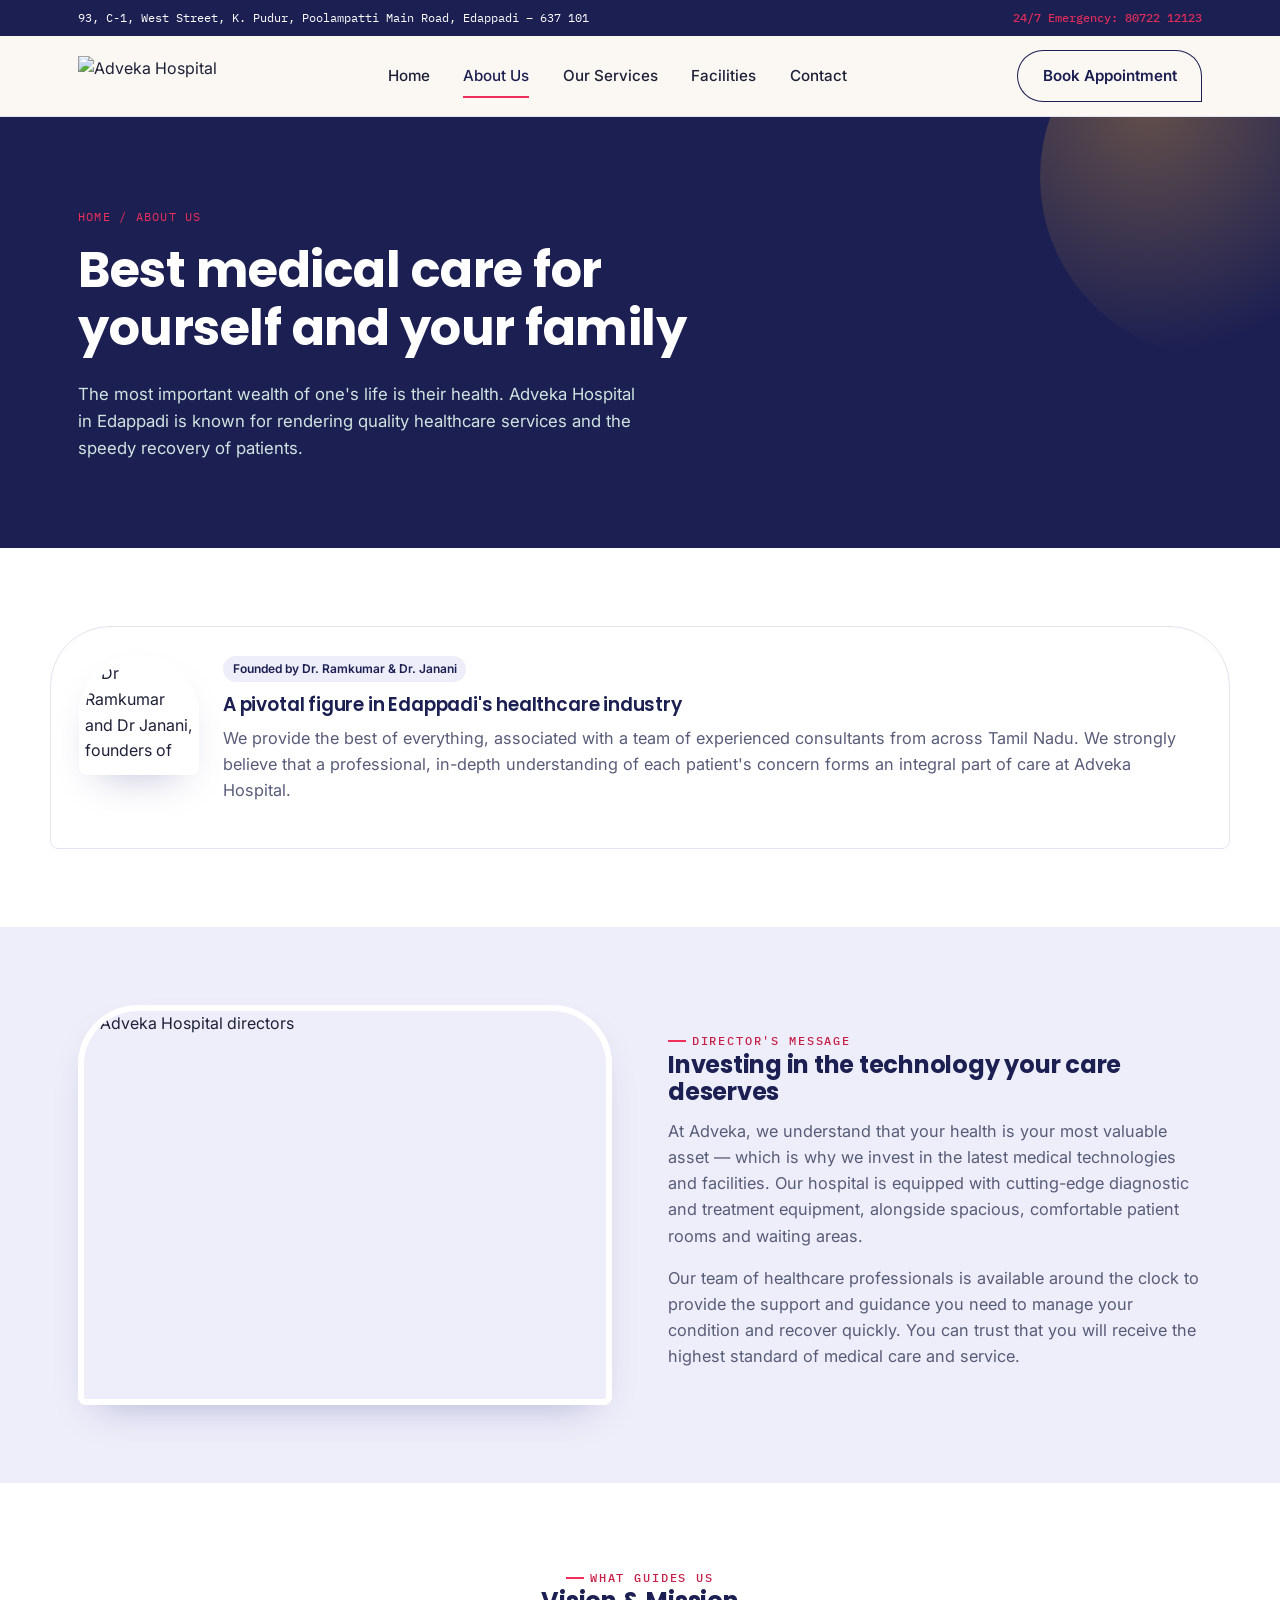
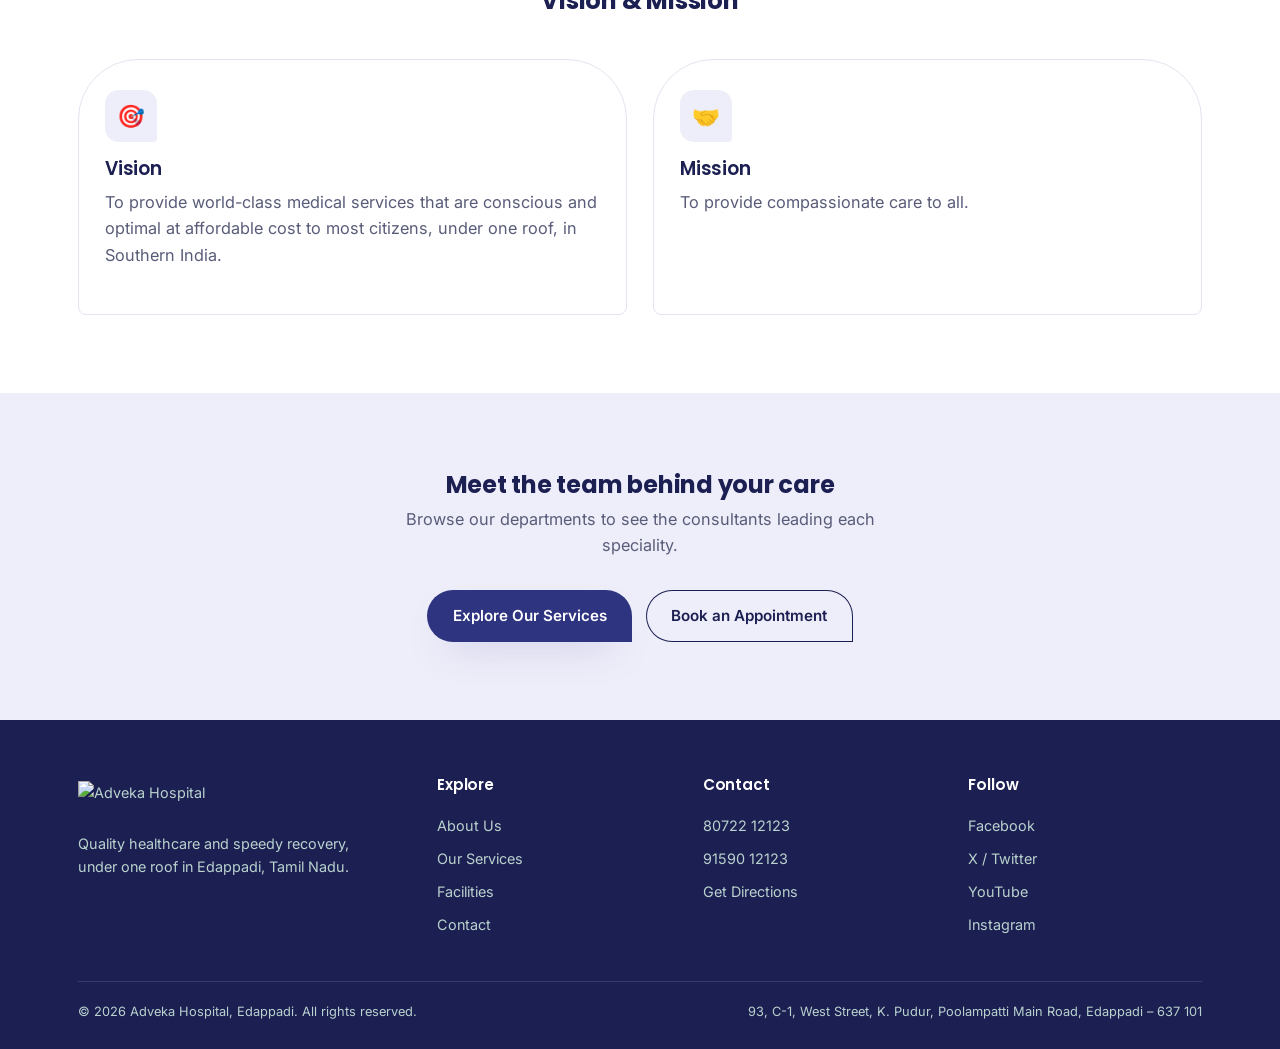
==== about.html @ e0ebd7b6 "Add files via upload" ====
<!DOCTYPE html>
<html lang="en">
<head>
<meta charset="UTF-8">
<meta name="viewport" content="width=device-width, initial-scale=1.0">
<title>About Us — Adveka Hospital</title>
<meta name="description" content="Learn about Adveka Hospital, a leading multi-specialty healthcare provider in Edappadi founded by Dr. Ramkumar and Dr. Janani.">
<link rel="stylesheet" href="style.css">
</head>
<body>

<div class="top-strip">
  <div class="wrap">
    <span>93, C-1, West Street, K. Pudur, Poolampatti Main Road, Edappadi – 637 101</span>
    <a class="emergency" href="tel:+918072212123">24/7 Emergency: 80722 12123</a>
  </div>
</div>

<header class="site">
  <div class="wrap nav-row">
    <a href="index.html" class="brand"><img src="images/logo.png" alt="Adveka Hospital" class="brand-logo"></a>
    <nav class="main">
      <a href="index.html">Home</a>
      <a href="about.html" class="active">About Us</a>
      <a href="services.html">Our Services</a>
      <a href="facilities.html">Facilities</a>
      <a href="contact.html">Contact</a>
    </nav>
    <div class="nav-cta">
      <a href="contact.html" class="btn btn-ghost">Book Appointment</a>
      <button class="menu-toggle" aria-label="Menu">
        <svg width="26" height="26" viewBox="0 0 24 24" fill="none" stroke="#16302C" stroke-width="2"><path d="M3 6h18M3 12h18M3 18h18"/></svg>
      </button>
    </div>
  </div>
</header>

<section class="page-hero">
  <div class="wrap">
    <span class="crumb">Home / About Us</span>
    <h1>Best medical care for yourself and your family</h1>
    <p class="lead">The most important wealth of one's life is their health. Adveka Hospital in Edappadi is known for rendering quality healthcare services and the speedy recovery of patients.</p>
  </div>
</section>

<section>
  <div class="wrap founder-row" style="margin-top:0;">
    <div class="arch-frame">
      <img src="https://www.advekahospital.com/source/person%20image/IMG_0088-1.jpg" alt="Dr Ramkumar and Dr Janani, founders of Adveka Hospital">
    </div>
    <div>
      <span class="tag">Founded by Dr. Ramkumar &amp; Dr. Janani</span>
      <h3>A pivotal figure in Edappadi's healthcare industry</h3>
      <p>We provide the best of everything, associated with a team of experienced consultants from across Tamil Nadu. We strongly believe that a professional, in-depth understanding of each patient's concern forms an integral part of care at Adveka Hospital.</p>
    </div>
  </div>
</section>

<section class="tint">
  <div class="wrap split">
    <div class="arch-frame" style="aspect-ratio:4/3;">
      <img src="https://www.advekahospital.com/source/person%20image/Director%20Message.png" alt="Adveka Hospital directors">
    </div>
    <div>
      <span class="eyebrow">Director's Message</span>
      <h2>Investing in the technology your care deserves</h2>
      <p>At Adveka, we understand that your health is your most valuable asset — which is why we invest in the latest medical technologies and facilities. Our hospital is equipped with cutting-edge diagnostic and treatment equipment, alongside spacious, comfortable patient rooms and waiting areas.</p>
      <p>Our team of healthcare professionals is available around the clock to provide the support and guidance you need to manage your condition and recover quickly. You can trust that you will receive the highest standard of medical care and service.</p>
    </div>
  </div>
</section>

<section>
  <div class="wrap">
    <div class="section-head center">
      <span class="eyebrow">What Guides Us</span>
      <h2>Vision &amp; Mission</h2>
    </div>
    <div class="grid cols-2">
      <div class="pillar">
        <div class="pillar-icon">🎯</div>
        <h3>Vision</h3>
        <p>To provide world-class medical services that are conscious and optimal at affordable cost to most citizens, under one roof, in Southern India.</p>
      </div>
      <div class="pillar">
        <div class="pillar-icon">🤝</div>
        <h3>Mission</h3>
        <p>To provide compassionate care to all.</p>
      </div>
    </div>
  </div>
</section>

<section class="tint">
  <div class="wrap" style="text-align:center;">
    <h2 style="max-width:620px; margin:0 auto .3em;">Meet the team behind your care</h2>
    <p style="max-width:520px; margin:0 auto 1.6em;">Browse our departments to see the consultants leading each speciality.</p>
    <div class="cta-row" style="justify-content:center;">
      <a href="services.html" class="btn btn-primary">Explore Our Services</a>
      <a href="contact.html" class="btn btn-ghost">Book an Appointment</a>
    </div>
  </div>
</section>

<footer>
  <div class="wrap">
    <div class="foot-grid">
      <div>
        <a href="index.html" class="brand" style="margin-bottom:12px;"><img src="logo-white.png" alt="Adveka Hospital" class="brand-logo brand-logo-footer"></a>
        <p style="color:#B9D2CE; font-size:.9rem; max-width:280px;">Quality healthcare and speedy recovery, under one roof in Edappadi, Tamil Nadu.</p>
      </div>
      <div>
        <h4>Explore</h4>
        <a href="about.html">About Us</a>
        <a href="services.html">Our Services</a>
        <a href="facilities.html">Facilities</a>
        <a href="contact.html">Contact</a>
      </div>
      <div>
        <h4>Contact</h4>
        <a href="tel:+918072212123">80722 12123</a>
        <a href="tel:+919159012123">91590 12123</a>
        <a href="https://maps.app.goo.gl/mtVAc7SAE1nPAqNa7">Get Directions</a>
      </div>
      <div>
        <h4>Follow</h4>
        <a href="https://www.facebook.com/AdvekaHospital/">Facebook</a>
        <a href="https://x.com/AdvekaH43339">X / Twitter</a>
        <a href="https://www.youtube.com/@AdvekaHospital">YouTube</a>
        <a href="https://www.instagram.com/adveka_hospital/">Instagram</a>
      </div>
    </div>
    <div class="foot-bottom">
      <span>© 2026 Adveka Hospital, Edappadi. All rights reserved.</span>
      <span>93, C-1, West Street, K. Pudur, Poolampatti Main Road, Edappadi – 637 101</span>
    </div>
  </div>
</footer>

<script src="script.js"></script>
</body>
</html>
---- style.css ----
/* ============================================================
   ADVEKA HOSPITAL — design system v2
   Palette pulled directly from the brand mark: deep indigo-navy + vivid rose.
   Type: Poppins (geometric, rounded terminals — echoes the logotype) for
   display, Inter for body copy — chosen specifically for on-screen reading
   comfort (tall x-height, open apertures, no ambiguous characters).
   Signature motif: the entrance arch (threshold), recolored to the brand.
   ============================================================ */

@import url('https://fonts.googleapis.com/css2?family=Poppins:wght@500;600;700;800&family=Inter:wght@400;500;600;700&family=IBM+Plex+Mono:wght@500&display=swap');

:root{
  --paper:#FFFFFF;
  --paper-dim:#F5F6FB;
  --ink:#1E2138;
  --ink-soft:#585C78;
  --navy:#2F3480;
  --navy-deep:#1C1F52;
  --navy-tint:#EEEEFA;
  --pink:#EF2E5A;
  --pink-deep:#C71F47;
  --pink-tint:#FDEAEF;
  --maroon:#A81638;
  --line:#E3E4F1;
  --radius-arch: 60px 60px 8px 8px;
  --shadow: 0 18px 40px -20px rgba(47,52,128,0.35);
  --max: 1180px;
}

*{box-sizing:border-box;}
html{scroll-behavior:smooth;}
body{
  margin:0;
  background:var(--paper);
  color:var(--ink);
  font-family:'Inter', sans-serif;
  font-size:16px;
  line-height:1.6;
  -webkit-font-smoothing:antialiased;
}
h1,h2,h3,h4{
  font-family:'Poppins', sans-serif;
  font-weight:700;
  line-height:1.16;
  margin:0 0 .5em;
  color:var(--navy-deep);
  letter-spacing:-0.01em;
}
h3, h4{ font-weight:600; }
p{margin:0 0 1em; color:var(--ink-soft); font-size:1.02rem;}
a{color:inherit; text-decoration:none;}
img{max-width:100%; display:block;}
.mono{font-family:'IBM Plex Mono', monospace; letter-spacing:.02em;}
.wrap{max-width:var(--max); margin:0 auto; padding:0 28px;}
.eyebrow{
  display:inline-flex; align-items:center; gap:.5em;
  font-family:'IBM Plex Mono', monospace;
  font-size:.72rem; letter-spacing:.16em; text-transform:uppercase;
  color:var(--pink-deep); font-weight:500;
}
.eyebrow::before{content:""; width:18px; height:2px; background:var(--pink); display:inline-block;}
.btn{
  display:inline-flex; align-items:center; gap:.6em;
  padding:.85em 1.6em;
  border-radius: 999px 999px 6px 999px;
  font-weight:600; font-size:.95rem;
  border:1.5px solid transparent;
  cursor:pointer; transition:transform .18s ease, box-shadow .18s ease, background .18s ease;
}
.btn-primary{ background:var(--navy); color:var(--paper); box-shadow:var(--shadow); }
.btn-primary:hover{ transform:translateY(-2px); background:var(--navy-deep); }
.btn-ghost{ background:transparent; color:var(--navy-deep); border-color:var(--navy-deep); }
.btn-ghost:hover{ background:var(--navy); color:var(--paper); border-color:var(--navy);}
.btn-urgent{ background:var(--maroon); color:#fff; }
.btn-urgent:hover{ background:#71232b; transform:translateY(-2px);}

/* ---------- header ---------- */
.top-strip{
  background:var(--navy-deep); color:var(--paper);
  font-family:'IBM Plex Mono', monospace; font-size:.78rem;
}
.top-strip .wrap{ display:flex; justify-content:space-between; align-items:center; padding:8px 28px; gap:12px; flex-wrap:wrap;}
.top-strip a{ opacity:.92; }
.top-strip .emergency{ color:var(--pink); font-weight:500;}

header.site{
  position:sticky; top:0; z-index:50;
  background:rgba(251,248,242,.92);
  backdrop-filter:blur(10px);
  border-bottom:1px solid var(--line);
}
.nav-row{ display:flex; align-items:center; justify-content:space-between; padding:14px 28px;}
.brand{ display:flex; align-items:center; }
.brand-logo{ height:40px; width:auto; display:block; }
.brand-logo-footer{ height:34px; }
nav.main{ display:flex; align-items:center; gap:2.1em; }
nav.main a{
  font-size:.95rem; font-weight:500; color:var(--ink);
  position:relative; padding:4px 0;
}
nav.main a.active, nav.main a:hover{ color:var(--navy-deep); }
nav.main a.active::after{
  content:""; position:absolute; left:0; right:0; bottom:-6px; height:2px; background:var(--pink);
}
.nav-cta{ display:flex; align-items:center; gap:1em; }
.menu-toggle{ display:none; background:none; border:none; cursor:pointer; }

@media (max-width: 880px){
  nav.main{
    position:fixed; inset:60px 0 auto 0; background:var(--paper);
    flex-direction:column; align-items:flex-start; gap:0;
    padding:10px 28px 20px; border-bottom:1px solid var(--line);
    transform:translateY(-130%); transition:transform .3s ease; box-shadow:var(--shadow);
  }
  nav.main.open{ transform:translateY(0); }
  nav.main a{ padding:12px 0; width:100%; border-bottom:1px solid var(--line); }
  .menu-toggle{ display:block; }
  .nav-cta .btn-ghost{ display:none; }
}

/* ---------- hero (page header) ---------- */
.page-hero{
  position:relative; overflow:hidden;
  background:var(--navy-deep); color:var(--paper);
  padding:90px 0 70px;
}
.page-hero::before{
  content:""; position:absolute; right:-120px; top:-120px; width:360px; height:360px;
  border-radius:50%; background:radial-gradient(circle at 30% 30%, rgba(231,169,60,.35), transparent 70%);
}
.page-hero h1{ color:var(--paper); font-size:clamp(2.1rem, 4vw, 3.1rem); max-width:720px;}
.page-hero p.lead{ color:#CFE3E0; max-width:560px; font-size:1.05rem;}
.crumb{ font-family:'IBM Plex Mono',monospace; font-size:.78rem; color:var(--pink); letter-spacing:.1em; text-transform:uppercase; margin-bottom:14px; display:block;}

/* ---------- arch card, the signature device ---------- */
.arch{
  border-radius: var(--radius-arch);
  overflow:hidden;
  border:1px solid var(--line);
  background:#fff;
}
.arch-frame{
  border-radius: var(--radius-arch);
  overflow:hidden; position:relative;
  border: 6px solid var(--paper);
  box-shadow: var(--shadow);
}
.arch-frame img{ width:100%; height:100%; object-fit:cover; display:block;}

/* section divider evoking a garland thread beneath an arch row */
.thread{
  height:1px; background:repeating-linear-gradient(90deg, var(--line) 0 10px, transparent 10px 16px);
  margin: 8px 0 0;
}

section{ padding:78px 0; }
section.tint{ background:var(--navy-tint); }
.section-head{ max-width:640px; margin-bottom:44px; }

/* ---------- home hero v2: image + floating quick-appointment card ---------- */
.home-hero{
  position:relative; background:var(--navy-deep); color:var(--paper);
  padding:56px 0 0;
}
.home-hero::after{
  content:""; position:absolute; left:-140px; bottom:-140px; width:380px; height:380px;
  border-radius:50%; background:radial-gradient(circle at 30% 30%, rgba(239,46,90,.28), transparent 70%);
}
.home-hero .wrap{ display:grid; grid-template-columns:1.05fr .95fr; gap:48px; align-items:center; position:relative; z-index:1;}
.home-hero h1{ color:var(--paper); font-size:clamp(2.2rem, 3vw, 3.4rem); }
.home-hero p.lead{ color:#C9CCEA; font-size:1.08rem; max-width:520px;}
.hero-stats{ display:flex; gap:2.4em; margin-top:1.8em; flex-wrap:wrap;}
.hero-stats div b{ font-family:'Poppins',sans-serif; font-size:1.7rem; color:var(--pink); display:block;}
.hero-stats div span{ font-size:.8rem; color:#B7BADE;}
.cta-row{ display:flex; gap:14px; margin-top:2em; flex-wrap:wrap;}
.hero-visual{ position:relative; padding-bottom:190px;}
.hero-visual .arch-frame{ width:100%; aspect-ratio:4/3; margin:0; }
.hero-visual .arch-frame.small{ display:none; }
.quick-card{
  position:absolute; left:-36px; bottom:30px; width:78%;
  background:#fff; border-radius:20px; box-shadow:0 24px 50px -18px rgba(28,31,82,.45);
  padding:22px 22px 18px; color:var(--ink);
}
.quick-card .qc-head{ display:flex; align-items:center; gap:10px; margin-bottom:14px; }
.quick-card .qc-icon{ width:36px; height:36px; border-radius:10px; background:var(--pink-tint); display:flex; align-items:center; justify-content:center; font-size:1.1rem; flex:none;}
.quick-card .qc-head strong{ font-family:'Poppins',sans-serif; font-size:.95rem; color:var(--navy-deep); }
.quick-card .qc-head span{ display:block; font-size:.76rem; color:var(--ink-soft); }
.quick-card select, .quick-card input{
  width:100%; padding:.6em .7em; border:1px solid var(--line); border-radius:8px;
  font-family:inherit; font-size:.82rem; margin-bottom:8px; background:var(--paper-dim); color:var(--ink);
}
.quick-card .btn{ width:100%; justify-content:center; padding:.65em 1em; font-size:.85rem; margin-top:2px;}
@media (max-width:1080px){ .quick-card{ left:0; width:88%; } }
@media (max-width:900px){ .hero-visual{ display:none; } }

/* ---------- stats bar (overlaps hero bottom edge) ---------- */
.stats-bar{ position:relative; z-index:2; margin-top:-46px; }
.stats-bar .wrap > div{
  background:#fff; border-radius:18px; box-shadow:var(--shadow);
  display:grid; grid-template-columns:repeat(4,1fr);
}
.stat-item{ padding:26px 18px; text-align:center; border-right:1px solid var(--line); }
.stat-item:last-child{ border-right:none; }
.stat-item b{ font-family:'Poppins',sans-serif; font-size:1.7rem; color:var(--pink); display:block; }
.stat-item span{ font-size:.8rem; color:var(--ink-soft); }
@media (max-width:700px){
  .stats-bar .wrap > div{ grid-template-columns:repeat(2,1fr); }
  .stat-item{ border-bottom:1px solid var(--line); }
}

/* ---------- department tile (icon style) ---------- */
.dept-tile{
  display:flex; align-items:center; gap:14px; background:#fff; border:1px solid var(--line);
  border-radius:16px; padding:18px 18px; transition:box-shadow .2s ease, transform .2s ease;
}
.dept-tile:hover{ box-shadow:var(--shadow); transform:translateY(-3px); }
.dept-tile .dt-icon{
  width:46px; height:46px; border-radius:12px; background:var(--navy-tint);
  display:flex; align-items:center; justify-content:center; font-size:1.3rem; flex:none;
}
.dept-tile strong{ font-size:.95rem; color:var(--navy-deep); font-family:'Poppins',sans-serif; font-weight:600; }

/* ---------- doctor card ---------- */
.doctor-card{ background:#fff; border:1px solid var(--line); border-radius:20px; padding:24px; text-align:center; }
.doctor-avatar{
  width:78px; height:78px; border-radius:50%; margin:0 auto 14px;
  background:linear-gradient(155deg, var(--navy), var(--pink));
  color:#fff; display:flex; align-items:center; justify-content:center;
  font-family:'Poppins',sans-serif; font-weight:700; font-size:1.3rem;
}
.doctor-card h4{ font-size:1rem; margin-bottom:.2em; }
.doctor-card span{ font-size:.82rem; color:var(--pink-deep); font-weight:600; }

/* ---------- testimonial card ---------- */
.testi-card{ background:#fff; border:1px solid var(--line); border-radius:20px; padding:28px; }
.testi-card .stars{ color:var(--pink); letter-spacing:2px; margin-bottom:12px; font-size:.9rem;}
.testi-card p{ font-size:.94rem; color:var(--ink); }
.testi-who{ display:flex; align-items:center; gap:10px; margin-top:16px; }
.testi-who .ta{
  width:38px; height:38px; border-radius:50%; background:var(--navy-tint); color:var(--navy-deep);
  display:flex; align-items:center; justify-content:center; font-family:'Poppins',sans-serif; font-weight:700; font-size:.8rem;
}
.testi-who b{ display:block; font-size:.85rem; color:var(--navy-deep); }
.testi-who span{ font-size:.76rem; color:var(--ink-soft); }


/* ---------- grids ---------- */
.grid{ display:grid; gap:26px; }
.grid.cols-3{ grid-template-columns:repeat(3,1fr); }
.grid.cols-4{ grid-template-columns:repeat(4,1fr); }
.grid.cols-2{ grid-template-columns:repeat(2,1fr); }
@media (max-width:900px){
  .grid.cols-3, .grid.cols-4{ grid-template-columns:repeat(2,1fr); }
  .home-hero .wrap{ grid-template-columns:1fr; }
  .hero-visual{ display:none; }
}
@media (max-width:600px){
  .grid.cols-3, .grid.cols-4, .grid.cols-2{ grid-template-columns:1fr; }
}

/* ---------- department / service card ---------- */
.dept-card{
  border:1px solid var(--line); background:#fff; border-radius: var(--radius-arch);
  padding:0; overflow:hidden; transition:box-shadow .2s ease, transform .2s ease;
}
.dept-card:hover{ box-shadow:var(--shadow); transform:translateY(-3px); }
.dept-top{
  background:var(--navy-tint); padding:26px 24px 18px; border-bottom:1px dashed var(--line);
}
.dept-top .eyebrow{ margin-bottom:8px; }
.dept-body{ padding:20px 24px 26px; }
.dept-body h3{ font-size:1.18rem; margin-bottom:.4em; }
.dept-body p{ font-size:.93rem; }
.consultants{ margin-top:14px; padding-top:14px; border-top:1px solid var(--line);}
.consultants .label{ font-family:'IBM Plex Mono',monospace; font-size:.7rem; text-transform:uppercase; letter-spacing:.1em; color:var(--pink-deep); display:block; margin-bottom:8px;}
.consultants ul{ margin:0; padding:0; list-style:none; }
.consultants li{ font-size:.88rem; color:var(--ink); padding:3px 0;}

/* filter pills */
.filters{ display:flex; flex-wrap:wrap; gap:10px; margin-bottom:36px; }
.filters button{
  border:1px solid var(--line); background:#fff; color:var(--ink-soft);
  padding:.5em 1.1em; border-radius:999px; font-size:.85rem; cursor:pointer; font-weight:500;
  transition:all .15s ease;
}
.filters button.active, .filters button:hover{ background:var(--navy); color:#fff; border-color:var(--navy); }

/* ---------- facility gallery ---------- */
.fac-card{ text-align:center; }
.fac-card .arch-frame{ aspect-ratio:4/3; margin-bottom:14px; }
.fac-card h4{ font-size:1rem; margin:0; }

/* ---------- about page bits ---------- */
.split{ display:grid; grid-template-columns:1fr 1fr; gap:56px; align-items:center; }
@media (max-width:900px){ .split{ grid-template-columns:1fr; } }
.founder-row{ display:flex; gap:24px; align-items:flex-start; background:#fff; border:1px solid var(--line); border-radius:var(--radius-arch); padding:28px; margin-top:28px;}
.founder-row .arch-frame{ width:120px; height:120px; flex:none; }
.pillar{ background:#fff; border:1px solid var(--line); border-radius:var(--radius-arch); padding:30px 26px; }
.pillar-icon{
  width:52px; height:52px; border-radius:14px 14px 4px 14px; background:var(--navy-tint);
  display:flex; align-items:center; justify-content:center; margin-bottom:16px; font-size:1.4rem;
}

/* ---------- contact page ---------- */
.contact-grid{ display:grid; grid-template-columns:1.2fr .8fr; gap:40px; align-items:start; }
@media (max-width:900px){ .contact-grid{ grid-template-columns:1fr; } }
.form-card{ background:#fff; border:1px solid var(--line); border-radius:var(--radius-arch); padding:38px; }
.field{ margin-bottom:18px; }
.field label{ display:block; font-size:.82rem; font-weight:600; margin-bottom:6px; color:var(--navy-deep); }
.field input, .field select, .field textarea{
  width:100%; padding:.8em .9em; border:1px solid var(--line); border-radius:10px;
  font-family:inherit; font-size:.95rem; background:var(--paper-dim); color:var(--ink);
}
.field-row{ display:grid; grid-template-columns:1fr 1fr; gap:16px; }
@media (max-width:520px){ .field-row{ grid-template-columns:1fr; } }
.info-card{ background:var(--navy-deep); color:var(--paper); border-radius:var(--radius-arch); padding:34px; }
.info-card h3{ color:var(--paper); }
.info-line{ display:flex; gap:12px; align-items:flex-start; padding:14px 0; border-bottom:1px solid rgba(255,255,255,.12); }
.info-line:last-child{ border-bottom:none; }
.info-line .ic{ color:var(--pink); font-size:1.1rem; }
.socials{ display:flex; gap:12px; margin-top:20px; }
.socials a{ width:38px; height:38px; border-radius:50%; background:rgba(255,255,255,.1); display:flex; align-items:center; justify-content:center; }
.socials a:hover{ background:var(--pink); color:var(--navy-deep); }

/* ---------- footer ---------- */
footer{ background:var(--navy-deep); color:#B9D2CE; padding:56px 0 26px; }
.foot-grid{ display:grid; grid-template-columns:1.4fr 1fr 1fr 1fr; gap:32px; }
@media (max-width:800px){ .foot-grid{ grid-template-columns:1fr 1fr; } }
footer h4{ color:var(--paper); font-size:.95rem; margin-bottom:1em; }
footer a{ display:block; color:#B9D2CE; font-size:.9rem; padding:5px 0; }
footer a:hover{ color:var(--pink); }
.foot-bottom{ margin-top:40px; padding-top:20px; border-top:1px solid rgba(255,255,255,.12); font-size:.8rem; display:flex; justify-content:space-between; flex-wrap:wrap; gap:10px; }

/* misc utility */
.center{ text-align:center; margin-left:auto; margin-right:auto; }
.tag{ display:inline-block; background:var(--navy-tint); color:var(--navy-deep); font-size:.75rem; padding:.3em .8em; border-radius:999px; font-weight:600; margin-bottom:12px;}
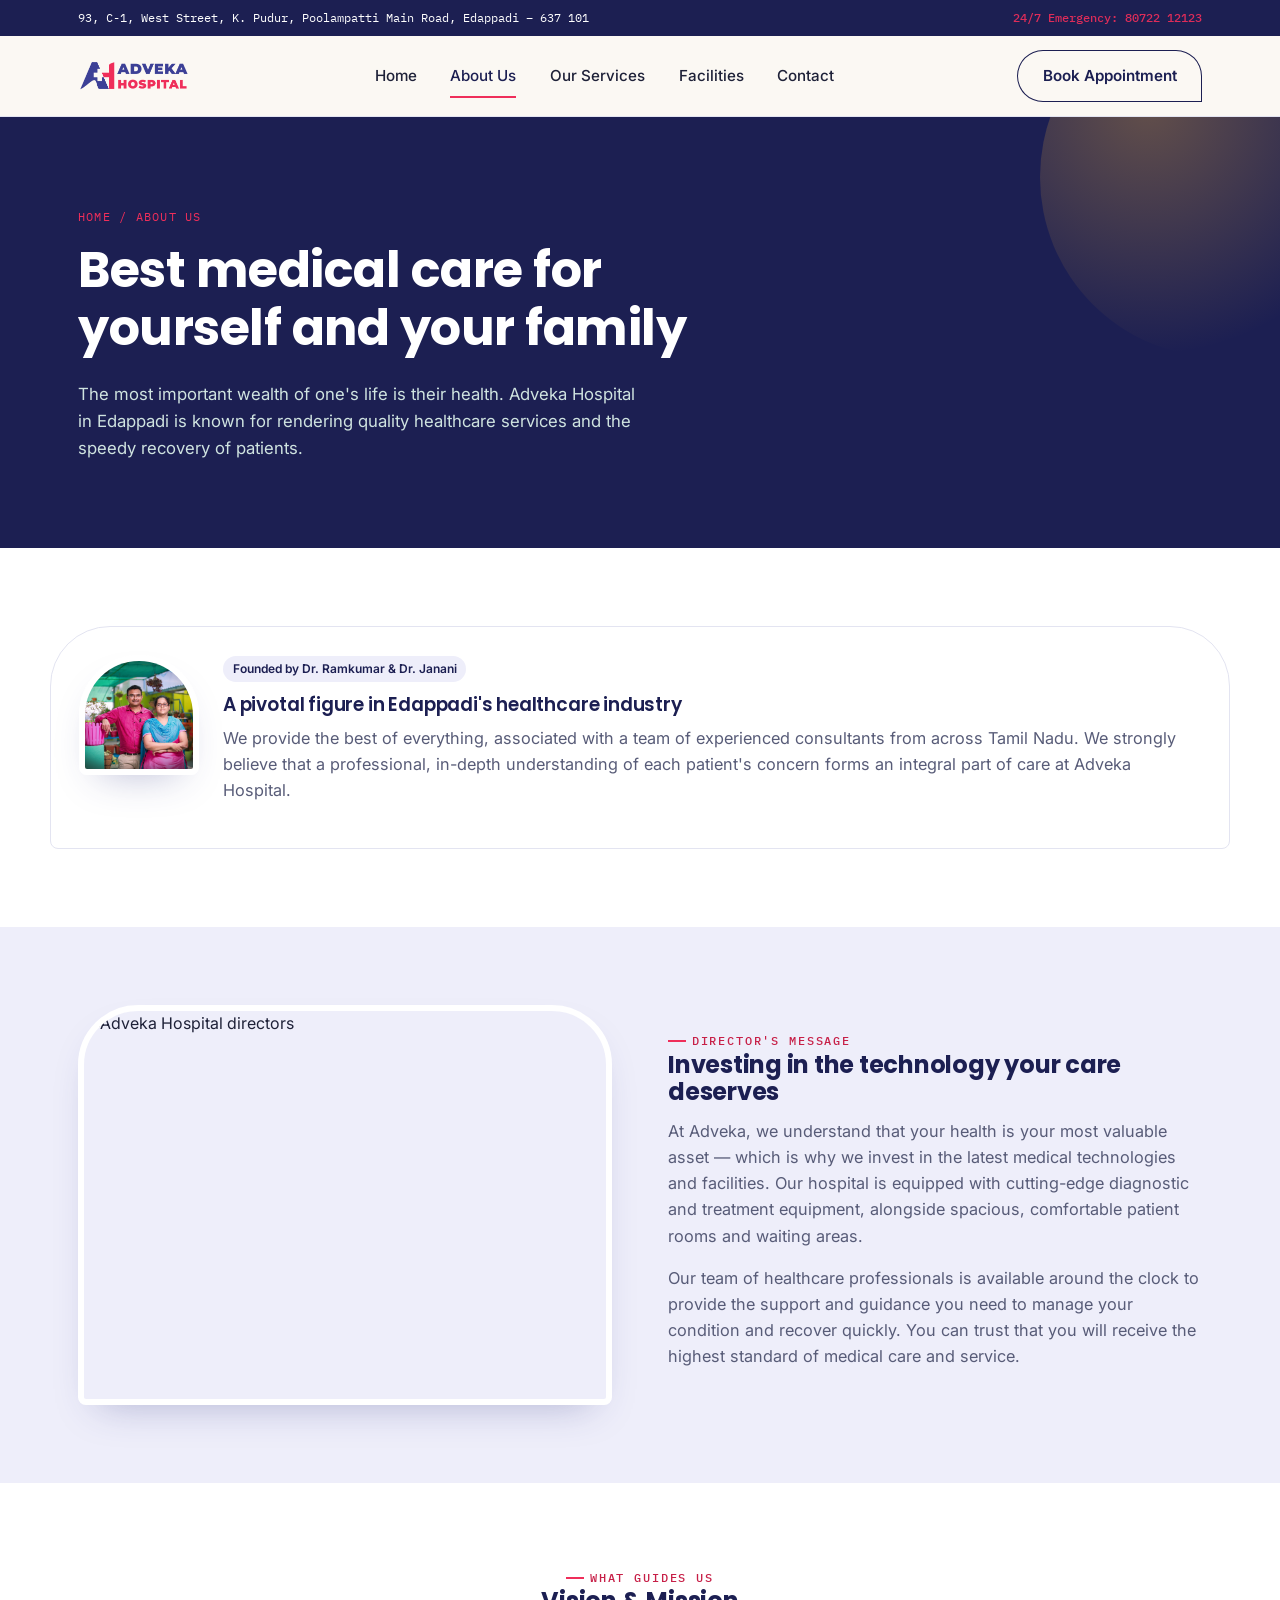
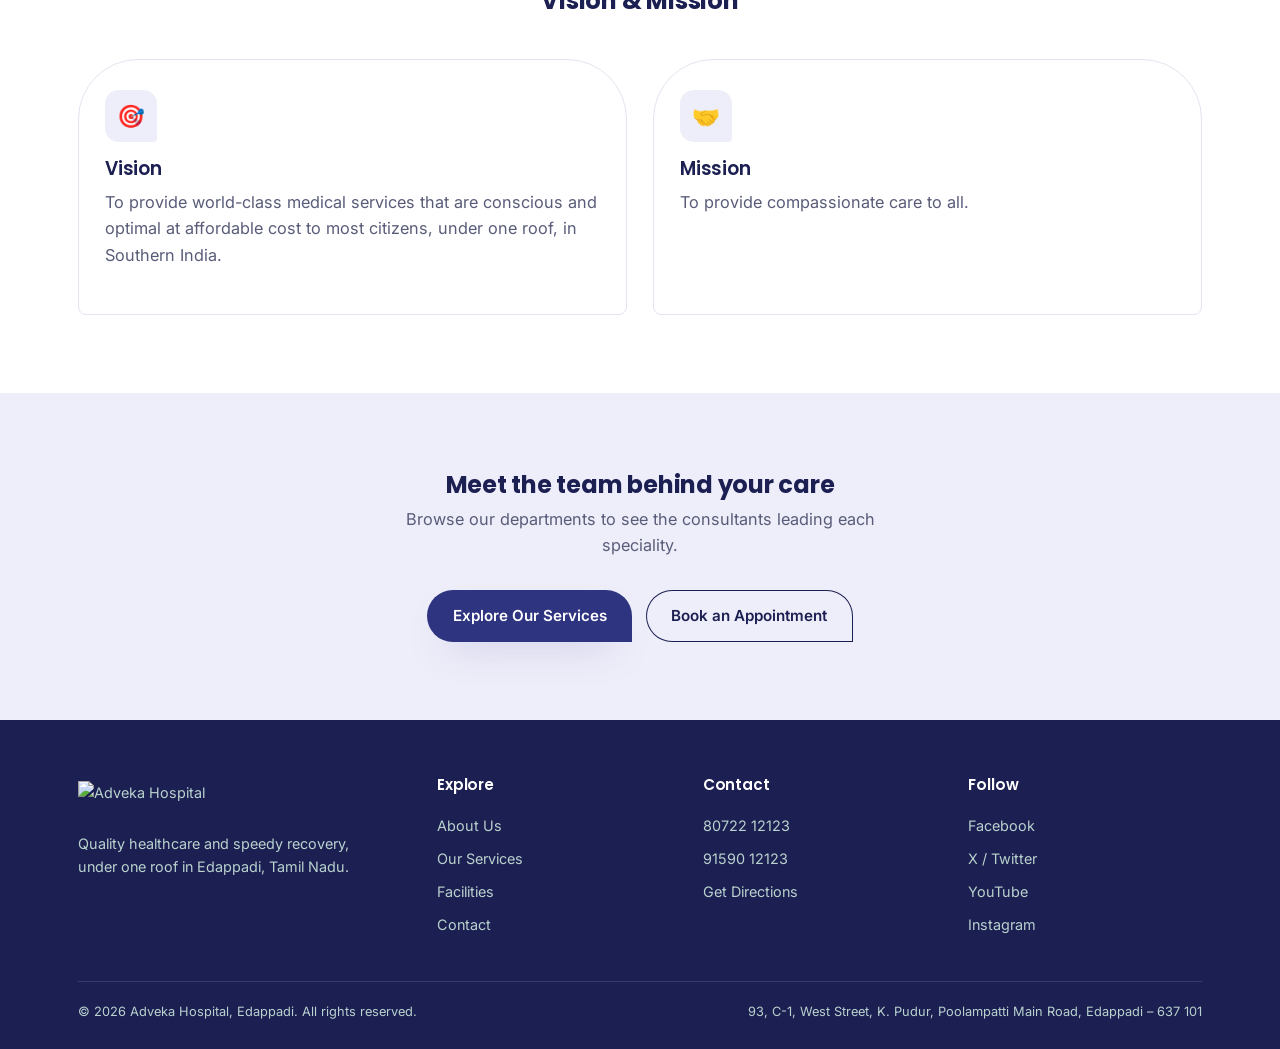
==== commit 145326e6: "Add files via upload" ====
--- a/about.html
+++ b/about.html
@@ -46,7 +46,7 @@
 <section>
   <div class="wrap founder-row" style="margin-top:0;">
     <div class="arch-frame">
-      <img src="https://www.advekahospital.com/source/person%20image/IMG_0088-1.jpg" alt="Dr Ramkumar and Dr Janani, founders of Adveka Hospital">
+      <img src="images/IMG_0088-1.jpg" alt="Dr Ramkumar and Dr Janani, founders of Adveka Hospital">
     </div>
     <div>
       <span class="tag">Founded by Dr. Ramkumar &amp; Dr. Janani</span>
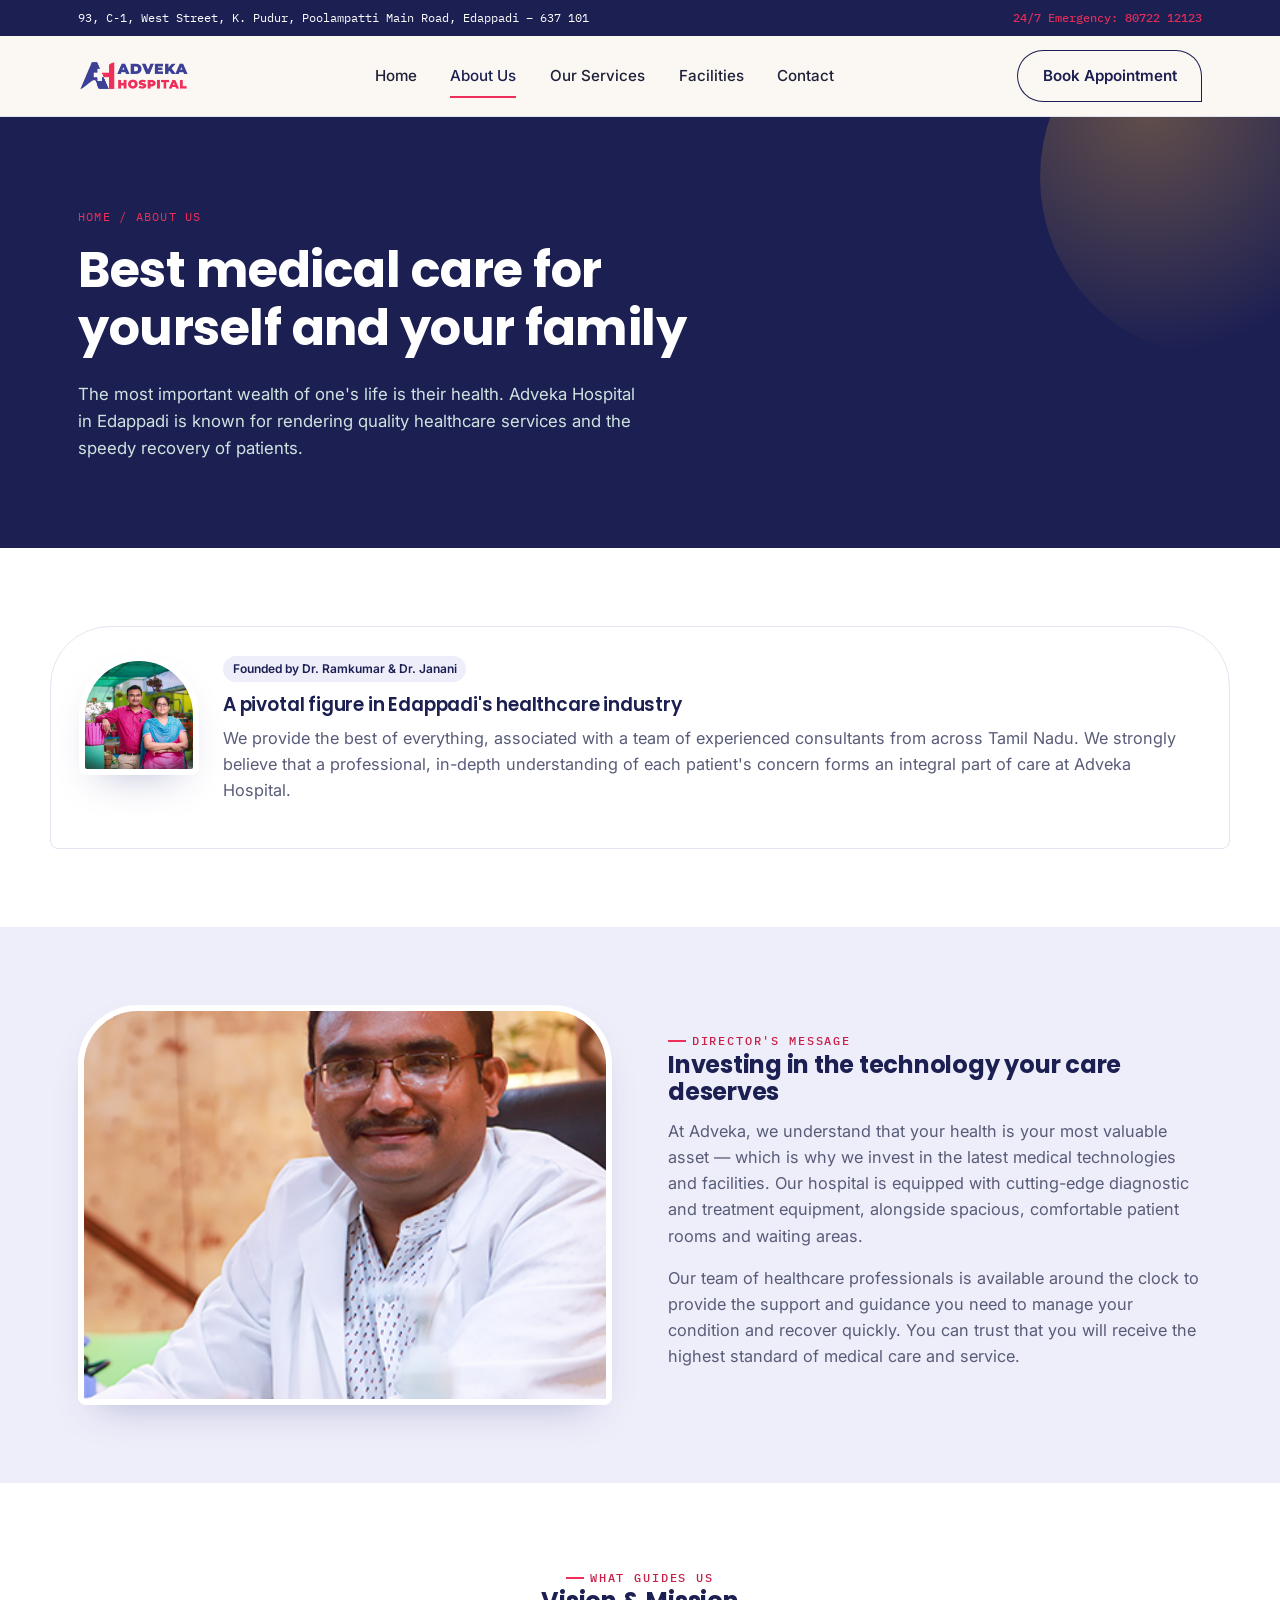
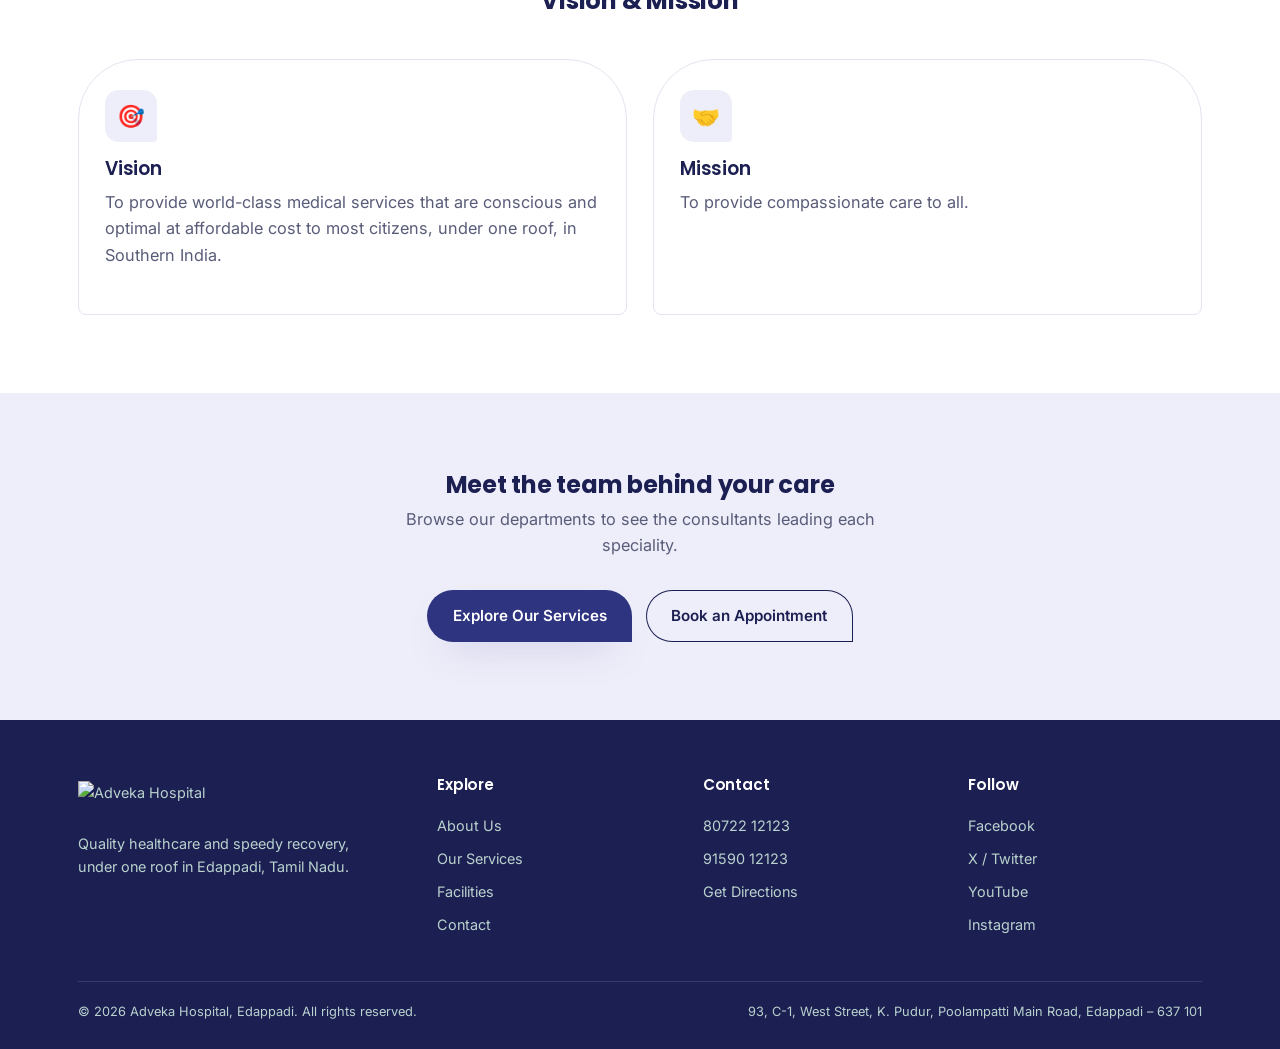
==== commit 02f0d779: "Add files via upload" ====
--- a/about.html
+++ b/about.html
@@ -59,7 +59,7 @@
 <section class="tint">
   <div class="wrap split">
     <div class="arch-frame" style="aspect-ratio:4/3;">
-      <img src="https://www.advekahospital.com/source/person%20image/Director%20Message.png" alt="Adveka Hospital directors">
+      <img src="images/Director%20Message.png" alt="Adveka Hospital directors">
     </div>
     <div>
       <span class="eyebrow">Director's Message</span>
--- a/style.css
+++ b/style.css
@@ -110,7 +110,7 @@
     position:fixed; inset:60px 0 auto 0; background:var(--paper);
     flex-direction:column; align-items:flex-start; gap:0;
     padding:10px 28px 20px; border-bottom:1px solid var(--line);
-    transform:translateY(-130%); transition:transform .3s ease; box-shadow:var(--shadow);
+    transform:translateY(-155%); transition:transform .3s ease; box-shadow:var(--shadow);
   }
   nav.main.open{ transform:translateY(0); }
   nav.main a{ padding:12px 0; width:100%; border-bottom:1px solid var(--line); }
